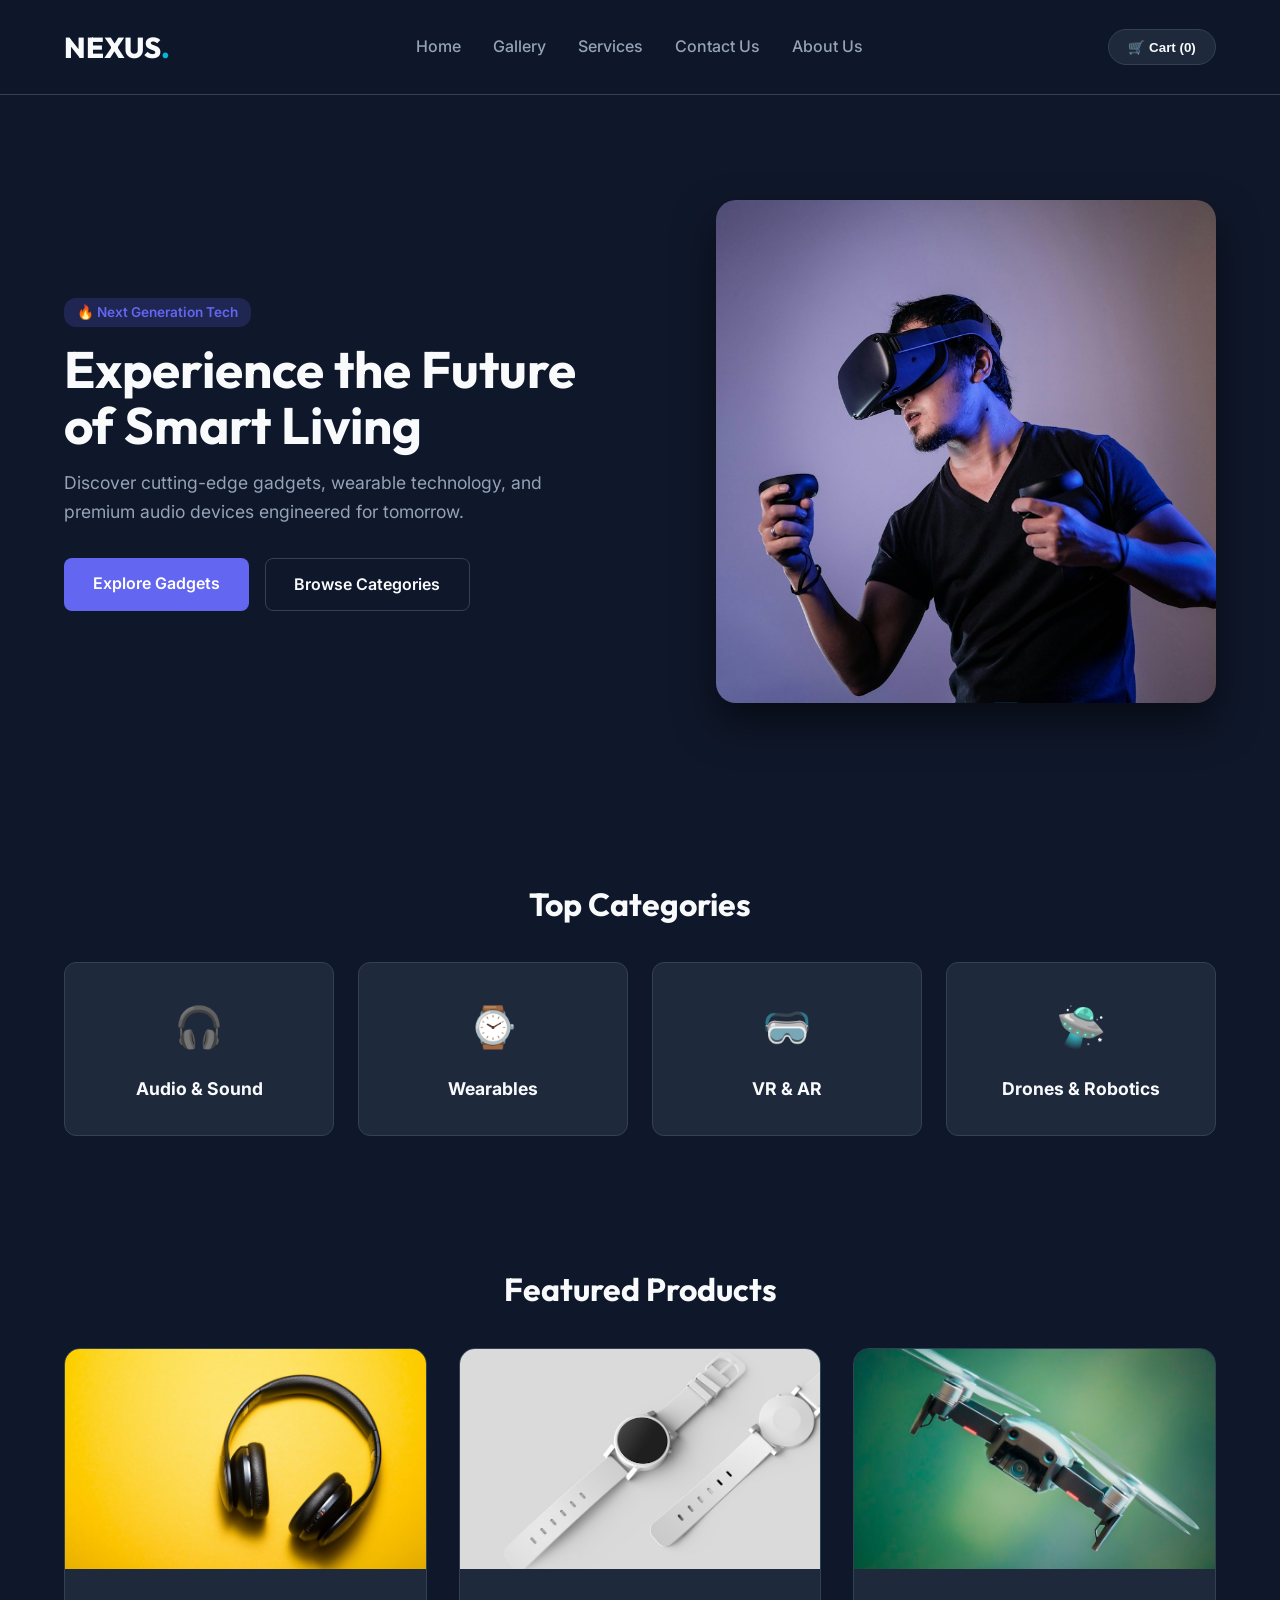
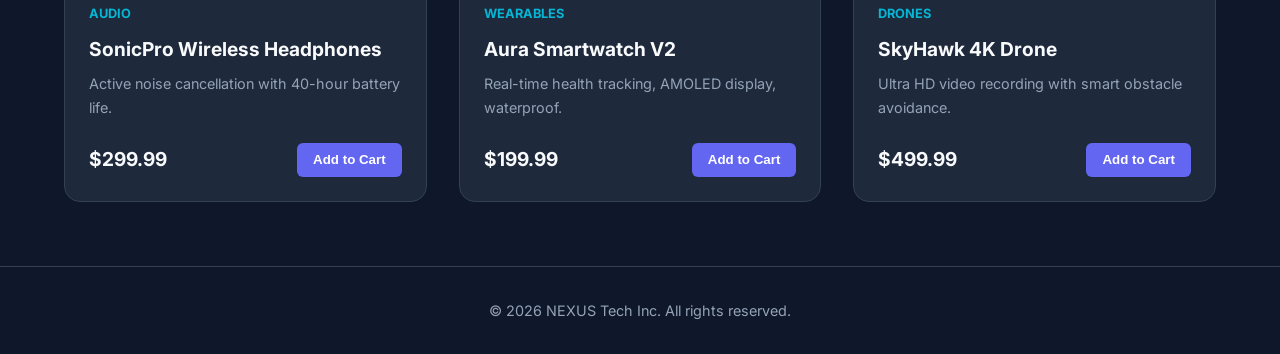
==== index.html @ 8cd6b5b3 "Nexus Project First Directory" ====
<!DOCTYPE html>
<html lang="en">
<head>
    <meta charset="UTF-8">
    <meta name="viewport" content="width=device-width, initial-scale=1.0">
    <title>NEXUS - Next-Gen Tech & Gadgets</title>
    <!-- Google Fonts -->
    <link rel="preconnect" href="https://fonts.googleapis.com">
    <link rel="preconnect" href="https://fonts.gstatic.com" crossorigin>
    <link href="https://fonts.googleapis.com/css2?family=Inter:wght@300;400;500;600;700&family=Outfit:wght@500;600;700;800&display=swap" rel="stylesheet">
    <!-- CSS Stylesheet -->
    <link rel="stylesheet" href="Assets/CSS/style.css">
</head>
<body>

    <!-- Header / Navigation -->
    <header class="navbar">
        <div class="logo">NEXUS<span>.</span></div>
        <nav class="nav-links">
            <a href="index.html">Home</a>
            <a href="gallery.html">Gallery</a>
            <a href="services.html">Services</a>
            <a href="contact_us.html">Contact Us</a>
            <a href="about_us.html">About Us</a>
        </nav>
        <div class="nav-actions">
            <button class="cart-btn">🛒 Cart (<span id="cart-count">0</span>)</button>
        </div>
    </header>

    <!-- Hero Section -->
    <section class="hero" id="home">
        <div class="hero-content">
            <span class="badge">🔥 Next Generation Tech</span>
            <h1>Experience the Future of Smart Living</h1>
            <p>Discover cutting-edge gadgets, wearable technology, and premium audio devices engineered for tomorrow.</p>
            <div class="hero-btns">
                <a href="#products" class="btn primary-btn">Explore Gadgets</a>
                <a href="#categories" class="btn secondary-btn">Browse Categories</a>
            </div>
        </div>
        <div class="hero-image">
            <img src="Assets/Images/first.png" alt="Futuristic VR Headset">
        </div>
    </section>

    <!-- Categories Section -->
    <section class="categories" id="categories">
        <h2>Top Categories</h2>
        <div class="category-grid">
            <div class="cat-card">
                <span>🎧</span>
                <h3>Audio & Sound</h3>
            </div>
            <div class="cat-card">
                <span>⌚</span>
                <h3>Wearables</h3>
            </div>
            <div class="cat-card">
                <span>🥽</span>
                <h3>VR & AR</h3>
            </div>
            <div class="cat-card">
                <span>🛸</span>
                <h3>Drones & Robotics</h3>
            </div>
        </div>
    </section>

    <!-- Featured Products Section -->
    <section class="products" id="products">
        <h2>Featured Products</h2>
        <div class="product-grid">

            <!-- Product Card 1 -->
            <div class="product-card">
                <div class="img-box">
                    <img src="Assets/Images/second.png" alt="Wireless Noise Canceling Headphones">
                </div>
                <div class="product-info">
                    <span class="category-tag">Audio</span>
                    <h3>SonicPro Wireless Headphones</h3>
                    <p class="description">Active noise cancellation with 40-hour battery life.</p>
                    <div class="product-bottom">
                        <span class="price">$299.99</span>
                        <button class="add-to-cart-btn" onclick="addToCart('SonicPro Headphones')">Add to Cart</button>
                    </div>
                </div>
            </div>

            <!-- Product Card 2 -->
            <div class="product-card">
                <div class="img-box">
                    <img src="Assets/Images/third.png" alt="Smart Fitness Watch">
                </div>
                <div class="product-info">
                    <span class="category-tag">Wearables</span>
                    <h3>Aura Smartwatch V2</h3>
                    <p class="description">Real-time health tracking, AMOLED display, waterproof.</p>
                    <div class="product-bottom">
                        <span class="price">$199.99</span>
                        <button class="add-to-cart-btn" onclick="addToCart('Aura Smartwatch V2')">Add to Cart</button>
                    </div>
                </div>
            </div>

            <!-- Product Card 3 -->
            <div class="product-card">
                <div class="img-box">
                    <img src="Assets/Images/fourth.png" alt="4K Camera Drone">
                </div>
                <div class="product-info">
                    <span class="category-tag">Drones</span>
                    <h3>SkyHawk 4K Drone</h3>
                    <p class="description">Ultra HD video recording with smart obstacle avoidance.</p>
                    <div class="product-bottom">
                        <span class="price">$499.99</span>
                        <button class="add-to-cart-btn" onclick="addToCart('SkyHawk 4K Drone')">Add to Cart</button>
                    </div>
                </div>
            </div>

        </div>
    </section>

    <!-- Footer -->
    <footer>
        <div class="footer-container">
            <p>&copy; 2026 NEXUS Tech Inc. All rights reserved.</p>
        </div>
    </footer>

    <!-- JS Script Link -->
    <script src="Assets/JS/script.js"></script>
</body>
</html>
---- Assets/CSS/style.css ----
/* Color Palette Variables */
:root {
    --bg-primary: #0f172a;      /* Slate 900 */
    --bg-secondary: #1e293b;    /* Slate 800 */
    --accent-primary: #6366f1;  /* Indigo */
    --accent-secondary: #06b6d4;/* Cyan */
    --text-primary: #f8fafc;    /* White */
    --text-secondary: #94a3b8;  /* Muted Slate */
    --border-color: #334155;
    --font-heading: 'Outfit', sans-serif;
    --font-body: 'Inter', sans-serif;
}

* {
    margin: 0;
    padding: 0;
    box-sizing: border-box;
}

body {
    background-color: var(--bg-primary);
    color: var(--text-primary);
    font-family: var(--font-body);
    line-height: 1.6;
}

/* Header & Navbar */
.navbar {
    display: flex;
    justify-content: space-between;
    align-items: center;
    padding: 1.5rem 5%;
    background-color: rgba(15, 23, 42, 0.9);
    backdrop-filter: blur(10px);
    position: sticky;
    top: 0;
    z-index: 1000;
    border-bottom: 1px solid var(--border-color);
}

.logo {
    font-family: var(--font-heading);
    font-size: 1.8rem;
    font-weight: 800;
    color: var(--text-primary);
}

.logo span {
    color: var(--accent-secondary);
}

.nav-links {
    display: flex;
    gap: 2rem;
}

.nav-links a {
    color: var(--text-secondary);
    text-decoration: none;
    font-weight: 500;
    transition: color 0.3s;
}

.nav-links a:hover {
    color: var(--accent-secondary);
}

.cart-btn {
    background: var(--bg-secondary);
    color: var(--text-primary);
    border: 1px solid var(--border-color);
    padding: 0.6rem 1.2rem;
    border-radius: 20px;
    cursor: pointer;
    font-weight: 600;
    transition: 0.3s;
}

.cart-btn:hover {
    border-color: var(--accent-primary);
}

/* Hero Section */
.hero {
    display: flex;
    align-items: center;
    justify-content: space-between;
    padding: 5rem 5%;
    gap: 2rem;
    min-height: 80vh;
}

.hero-content {
    max-width: 550px;
}

.badge {
    background: rgba(99, 102, 241, 0.2);
    color: var(--accent-primary);
    padding: 0.4rem 0.8rem;
    border-radius: 12px;
    font-size: 0.85rem;
    font-weight: 600;
}

.hero-content h1 {
    font-family: var(--font-heading);
    font-size: 3.2rem;
    margin: 1rem 0;
    line-height: 1.1;
}

.hero-content p {
    color: var(--text-secondary);
    font-size: 1.1rem;
    margin-bottom: 2rem;
}

.hero-btns {
    display: flex;
    gap: 1rem;
}

.btn {
    padding: 0.8rem 1.8rem;
    border-radius: 8px;
    text-decoration: none;
    font-weight: 600;
    transition: 0.3s;
}

.primary-btn {
    background-color: var(--accent-primary);
    color: white;
}

.primary-btn:hover {
    background-color: #4f46e5;
}

.secondary-btn {
    border: 1px solid var(--border-color);
    color: var(--text-primary);
}

.secondary-btn:hover {
    background-color: var(--bg-secondary);
}

.hero-image img {
    width: 100%;
    max-width: 500px;
    border-radius: 20px;
    box-shadow: 0 20px 40px rgba(0, 0, 0, 0.5);
}

/* Categories Section */
.categories, .products {
    padding: 4rem 5%;
}

h2 {
    font-family: var(--font-heading);
    font-size: 2rem;
    margin-bottom: 2rem;
    text-align: center;
}

.category-grid {
    display: grid;
    grid-template-columns: repeat(auto-fit, minmax(200px, 1fr));
    gap: 1.5rem;
}

.cat-card {
    background: var(--bg-secondary);
    padding: 2rem;
    border-radius: 12px;
    text-align: center;
    border: 1px solid var(--border-color);
    transition: 0.3s;
    cursor: pointer;
}

.cat-card span {
    font-size: 2.5rem;
}

.cat-card h3 {
    margin-top: 1rem;
    font-size: 1.1rem;
}

.cat-card:hover {
    transform: translateY(-5px);
    border-color: var(--accent-secondary);
}

/* Product Cards Grid */
.product-grid {
    display: grid;
    grid-template-columns: repeat(auto-fit, minmax(280px, 1fr));
    gap: 2rem;
}

.product-card {
    background: var(--bg-secondary);
    border-radius: 16px;
    overflow: hidden;
    border: 1px solid var(--border-color);
    transition: 0.3s;
}

.product-card:hover {
    transform: translateY(-5px);
    border-color: var(--accent-primary);
}

.img-box img {
    width: 100%;
    height: 220px;
    object-fit: cover;
}

.product-info {
    padding: 1.5rem;
}

.category-tag {
    color: var(--accent-secondary);
    font-size: 0.8rem;
    text-transform: uppercase;
    font-weight: 700;
}

.product-info h3 {
    margin: 0.5rem 0;
    font-size: 1.2rem;
}

.description {
    color: var(--text-secondary);
    font-size: 0.9rem;
    margin-bottom: 1.5rem;
}

.product-bottom {
    display: flex;
    justify-content: space-between;
    align-items: center;
}

.price {
    font-size: 1.2rem;
    font-weight: 700;
    color: var(--text-primary);
}

.add-to-cart-btn {
    background-color: var(--accent-primary);
    color: white;
    border: none;
    padding: 0.6rem 1rem;
    border-radius: 6px;
    cursor: pointer;
    font-weight: 600;
    transition: 0.2s;
}

.add-to-cart-btn:hover {
    background-color: #4f46e5;
}

/* Footer */
footer {
    border-top: 1px solid var(--border-color);
    text-align: center;
    padding: 2rem;
    color: var(--text-secondary);
    font-size: 0.9rem;
}

/* Responsive adjustments */
@media (max-width: 768px) {
    .hero {
        flex-direction: column;
        text-align: center;
    }
    
    .hero-btns {
        justify-content: center;
    }
    
    .nav-links {
        display: none; /* Can be updated to a mobile drawer toggle */
    }
}
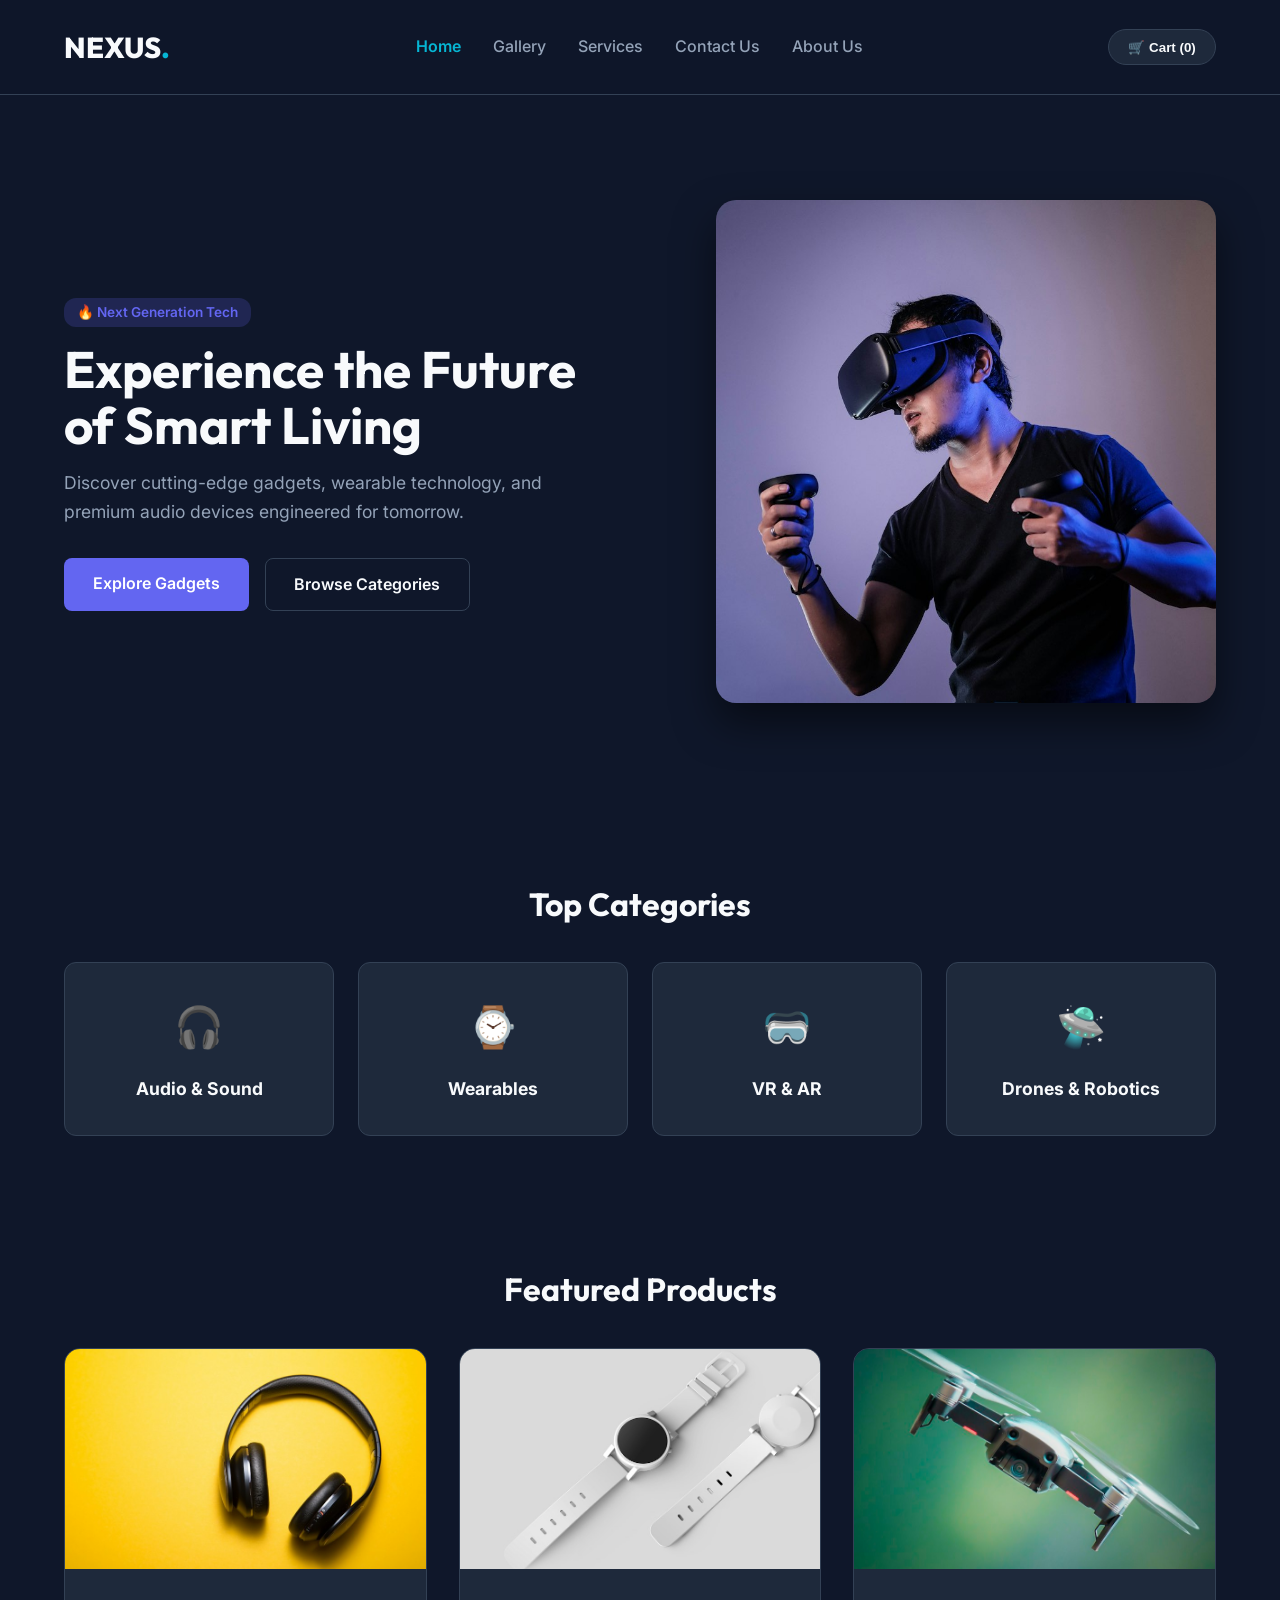
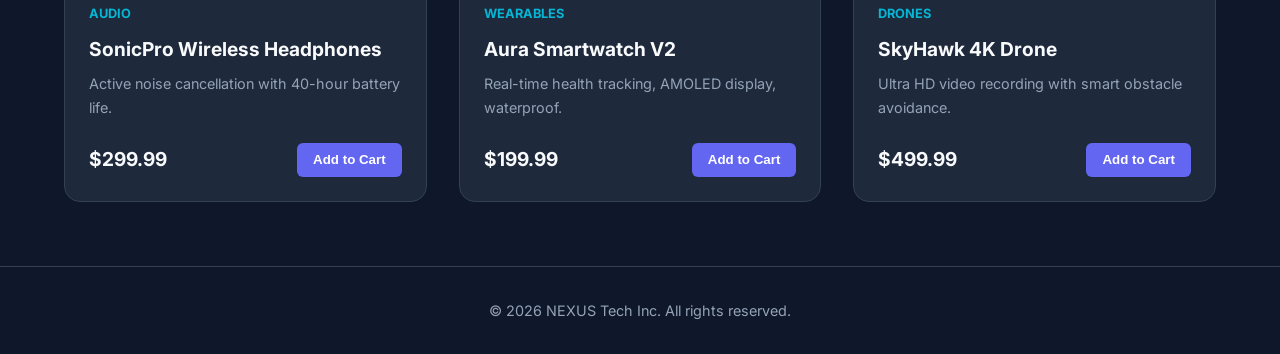
==== commit 23b04a8e: "recreate pages with same theme and layout" ====
--- a/index.html
+++ b/index.html
@@ -10,6 +10,7 @@
     <link href="https://fonts.googleapis.com/css2?family=Inter:wght@300;400;500;600;700&family=Outfit:wght@500;600;700;800&display=swap" rel="stylesheet">
     <!-- CSS Stylesheet -->
     <link rel="stylesheet" href="Assets/CSS/style.css">
+    <link rel="icon" type="image/svg+xml" href="data:image/svg+xml,<svg xmlns='http://www.w3.org/2000/svg' viewBox='0 0 100 100'><rect width='100' height='100' rx='24' fill='%230f172a'/><path d='M30 70 V30 L55 60 V30 H70 V70 L45 40 V70 Z' fill='%2306b6d4'/><circle cx='70' cy='70' r='5' fill='%236366f1'/></svg>">
 </head>
 <body>
 
@@ -17,7 +18,7 @@
     <header class="navbar">
         <div class="logo">NEXUS<span>.</span></div>
         <nav class="nav-links">
-            <a href="index.html">Home</a>
+            <a href="index.html" class="active">Home</a>
             <a href="gallery.html">Gallery</a>
             <a href="services.html">Services</a>
             <a href="contact_us.html">Contact Us</a>
@@ -132,5 +133,6 @@
 
     <!-- JS Script Link -->
     <script src="Assets/JS/script.js"></script>
+    <script src="Assets/JS/cart.js"></script>
 </body>
 </html>
--- a/Assets/CSS/style.css
+++ b/Assets/CSS/style.css
@@ -54,15 +54,23 @@
     gap: 2rem;
 }
 
+.nav-links {
+    display: flex;
+    gap: 2rem;
+}
+
 .nav-links a {
     color: var(--text-secondary);
     text-decoration: none;
     font-weight: 500;
-    transition: color 0.3s;
-}
-
-.nav-links a:hover {
+    transition: color 0.3s ease;
+}
+
+/* Hover and Active/Current Page Link State */
+.nav-links a:hover,
+.nav-links a.active {
     color: var(--accent-secondary);
+    font-weight: 600;
 }
 
 .cart-btn {
